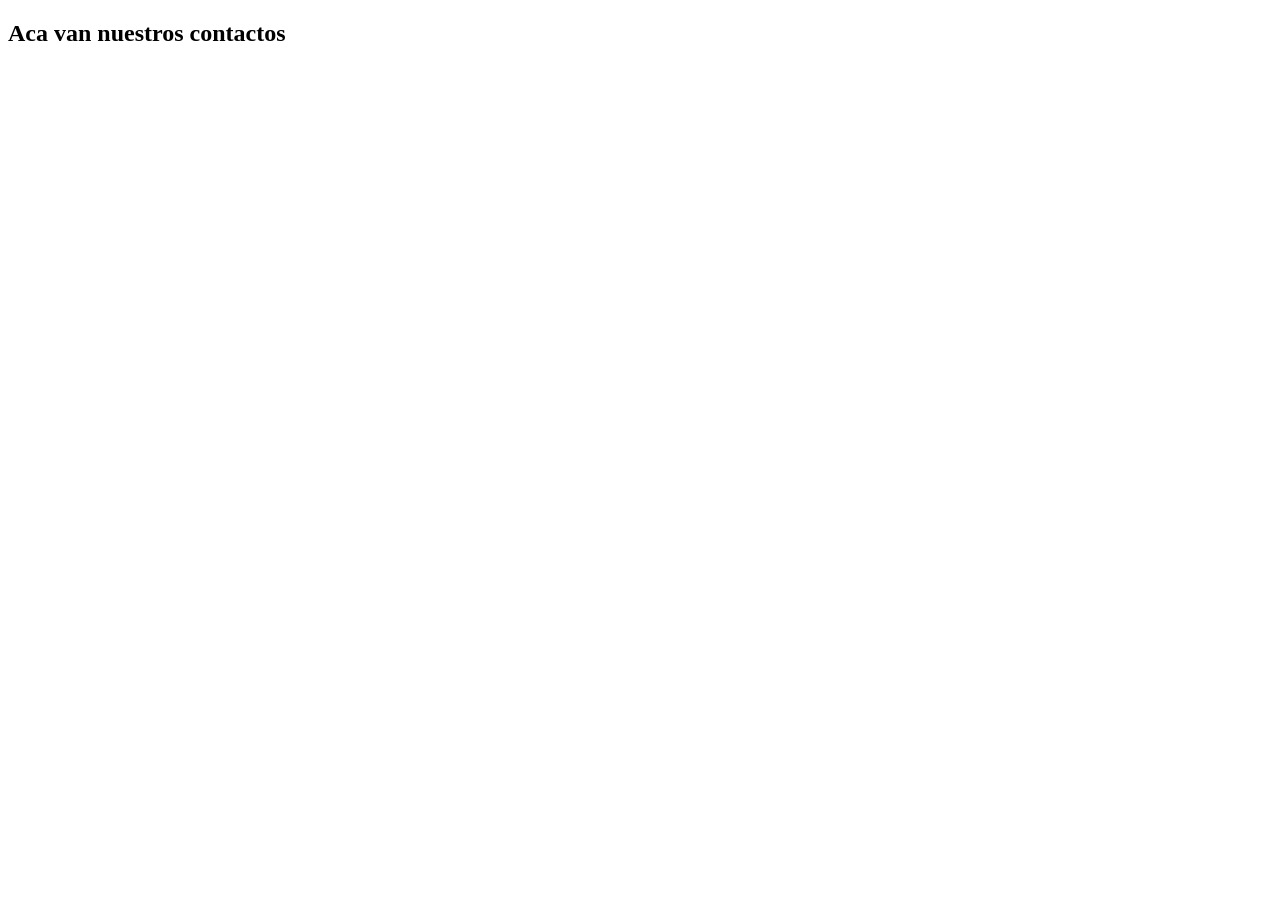
==== Contacto.html @ a16c4fae "feat estructura inicial del TP" ====
<!DOCTYPE html>
<html lang="es">
<head>
    <meta charset="UTF-8">
    <meta name="viewport" content="width=device-width, initial-scale=1.0">
    <title>Contacto</title>
</head>
<body>
    <h2>Aca van nuestros contactos</h2>
</body>
</html>
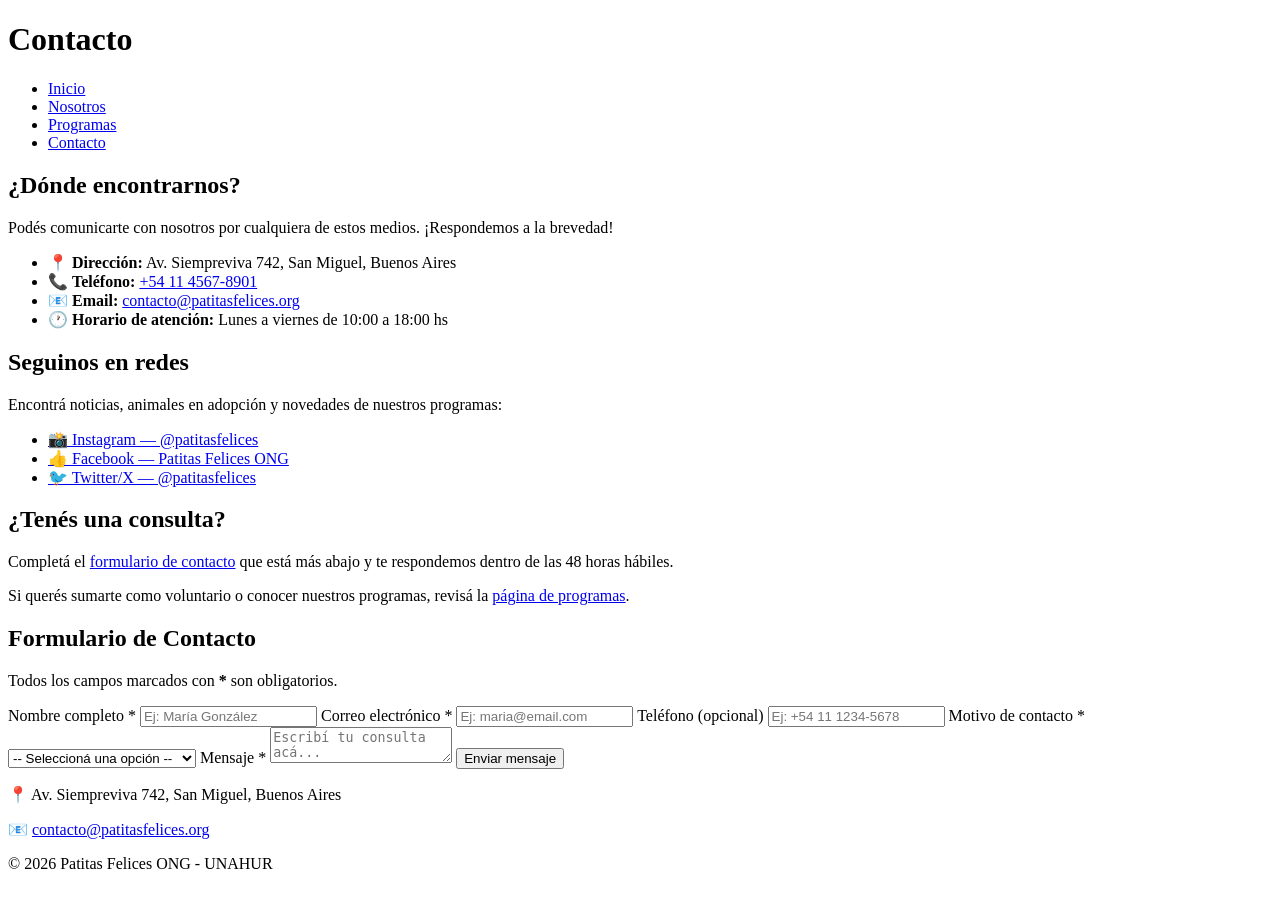
==== commit 16ad58b4: "feat: desarrollo contacto con formulario, redes sociales, enlaces, tel y mail" ====
--- a/Contacto.html
+++ b/Contacto.html
@@ -3,9 +3,155 @@
 <head>
     <meta charset="UTF-8">
     <meta name="viewport" content="width=device-width, initial-scale=1.0">
-    <title>Contacto</title>
+    <title>Contacto | Patitas Felices</title>
+    
+    <link rel="preconnect" href="https://fonts.googleapis.com">
+    <link rel="preconnect" href="https://fonts.gstatic.com" crossorigin>
+    <link href="https://fonts.googleapis.com/css2?family=Gabriela&display=swap" rel="stylesheet">
+    <link rel="stylesheet" href="css/estilos.css">
 </head>
 <body>
-    <h2>Aca van nuestros contactos</h2>
+
+    <header>
+        <h1>Contacto</h1>
+        <nav>
+            <ul>
+                <li><a href="index.html">Inicio</a></li>
+                <li><a href="nosotros.html">Nosotros</a></li>
+                <li><a href="programas.html">Programas</a></li>
+                <li><a href="contacto.html" class="activo">Contacto</a></li>
+            </ul>
+        </nav>
+    </header>
+
+    <main>
+
+        <!-- Información de contacto -->
+        <section id="info-contacto">
+            <h2>¿Dónde encontrarnos?</h2>
+            <p>Podés comunicarte con nosotros por cualquiera de estos medios. 
+               ¡Respondemos a la brevedad!</p>
+
+            <ul>
+                <li>
+                    📍 <strong>Dirección:</strong> Av. Siempreviva 742, San Miguel, Buenos Aires
+                </li>
+                <li>
+                    📞 <strong>Teléfono:</strong> 
+                    <a href="tel:+541145678901">+54 11 4567-8901</a>
+                </li>
+                <li>
+                    📧 <strong>Email:</strong> 
+                    <a href="mailto:contacto@patitasfelices.org">contacto@patitasfelices.org</a>
+                </li>
+                <li>
+                    🕐 <strong>Horario de atención:</strong> Lunes a viernes de 10:00 a 18:00 hs
+                </li>
+            </ul>
+        </section>
+
+        <!-- Redes sociales -->
+        <section id="redes">
+            <h2>Seguinos en redes</h2>
+            <p>Encontrá noticias, animales en adopción y novedades de nuestros programas:</p>
+            <ul>
+                <li>
+                    <a href="https://www.instagram.com/patitasfelices" 
+                       target="_blank" 
+                       rel="noopener noreferrer">
+                        📸 Instagram — @patitasfelices
+                    </a>
+                </li>
+                <li>
+                    <a href="https://www.facebook.com/patitasfelicesong" 
+                       target="_blank" 
+                       rel="noopener noreferrer">
+                        👍 Facebook — Patitas Felices ONG
+                    </a>
+                </li>
+                <li>
+                    <a href="https://twitter.com/patitasfelices" 
+                       target="_blank" 
+                       rel="noopener noreferrer">
+                        🐦 Twitter/X — @patitasfelices
+                    </a>
+                </li>
+            </ul>
+        </section>
+
+        <!-- Enlace interno a formulario -->
+        <section id="cta-formulario">
+            <h2>¿Tenés una consulta?</h2>
+            <p>
+                Completá el <a href="#formulario">formulario de contacto</a> 
+                que está más abajo y te respondemos dentro de las 48 horas hábiles.
+            </p>
+            <p>
+                Si querés sumarte como voluntario o conocer nuestros programas, 
+                revisá la <a href="programas.html">página de programas</a>.
+            </p>
+        </section>
+
+        <!-- Formulario -->
+        <section id="formulario">
+            <h2>Formulario de Contacto</h2>
+            <p>Todos los campos marcados con <strong>*</strong> son obligatorios.</p>
+
+            <form action="#" method="post">
+
+                <label for="nombre">Nombre completo *</label>
+                <input 
+                    type="text" 
+                    id="nombre" 
+                    name="nombre" 
+                    placeholder="Ej: María González"
+                    required>
+
+                <label for="email">Correo electrónico *</label>
+                <input 
+                    type="email" 
+                    id="email" 
+                    name="email" 
+                    placeholder="Ej: maria@email.com"
+                    required>
+
+                <label for="telefono">Teléfono (opcional)</label>
+                <input 
+                    type="tel" 
+                    id="telefono" 
+                    name="telefono" 
+                    placeholder="Ej: +54 11 1234-5678">
+
+                <label for="motivo">Motivo de contacto *</label>
+                <select id="motivo" name="motivo" required>
+                    <option value="">-- Seleccioná una opción --</option>
+                    <option value="adopcion">Quiero adoptar</option>
+                    <option value="transito">Quiero ser hogar de tránsito</option>
+                    <option value="voluntariado">Quiero ser voluntario/a</option>
+                    <option value="donacion">Quiero hacer una donación</option>
+                    <option value="castracion">Consulta sobre castración</option>
+                    <option value="otro">Otro</option>
+                </select>
+
+                <label for="mensaje">Mensaje *</label>
+                <textarea 
+                    id="mensaje" 
+                    name="mensaje" 
+                    placeholder="Escribí tu consulta acá..."
+                    required></textarea>
+
+                <button type="submit">Enviar mensaje</button>
+
+            </form>
+        </section>
+
+    </main>
+
+    <footer>
+        <p>📍 Av. Siempreviva 742, San Miguel, Buenos Aires</p>
+        <p>📧 <a href="mailto:contacto@patitasfelices.org">contacto@patitasfelices.org</a></p>
+        <p>&copy; 2026 Patitas Felices ONG - UNAHUR</p>
+    </footer>
+
 </body>
-</html>+</html>
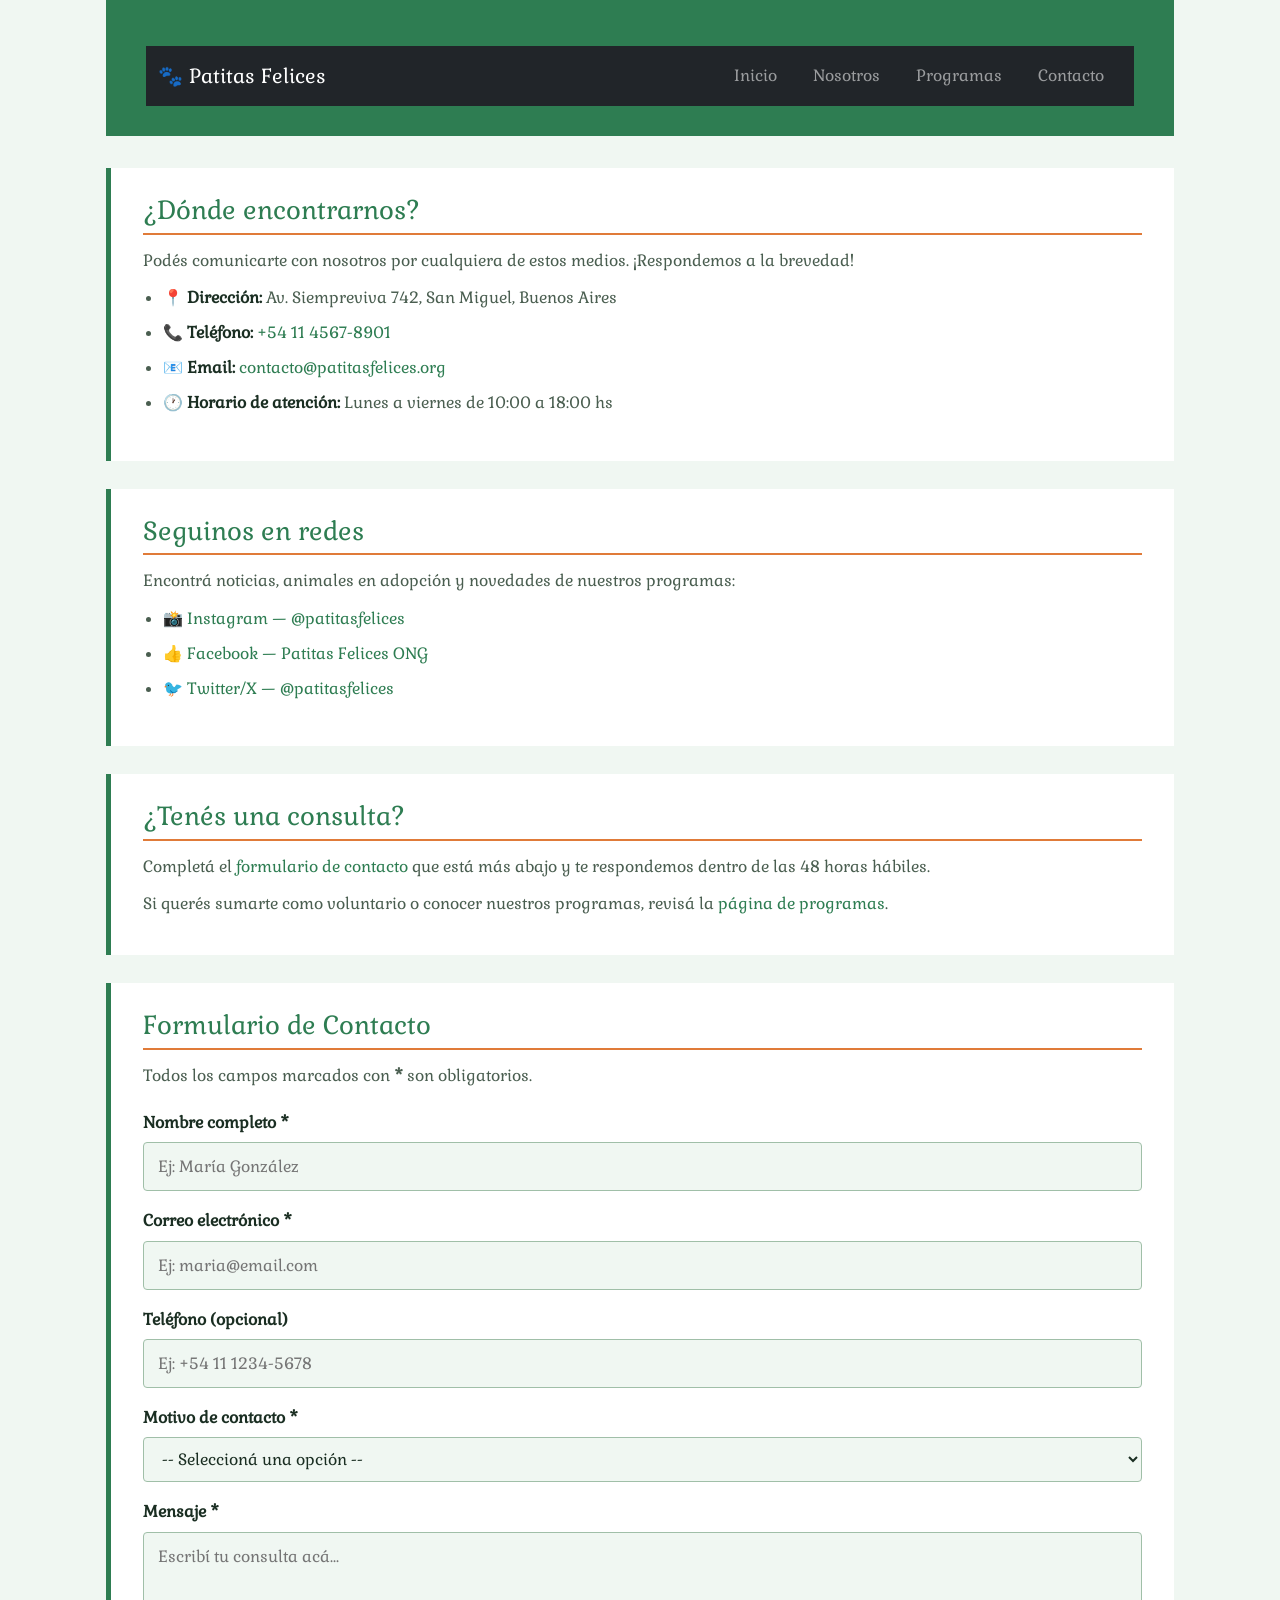
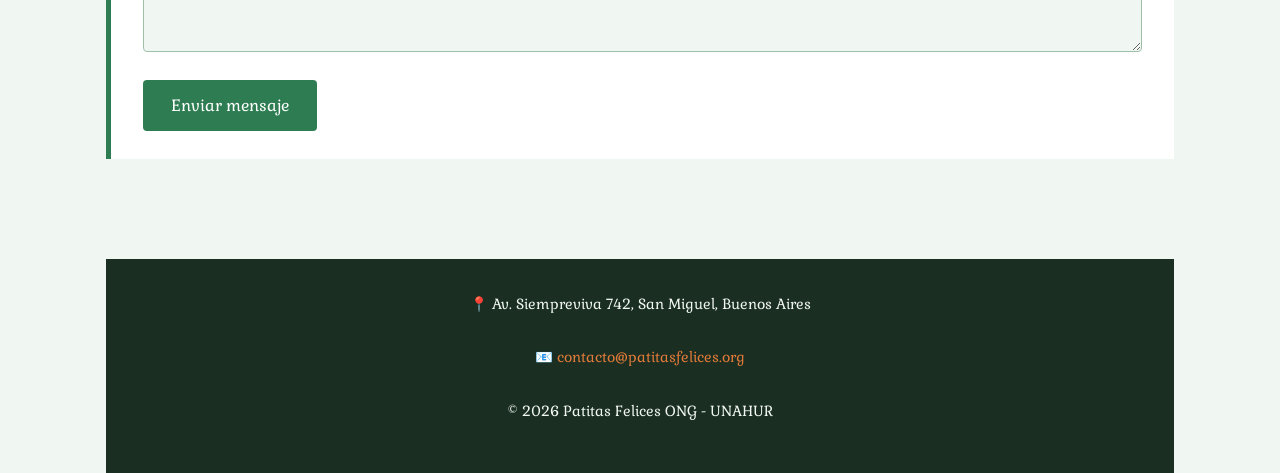
==== commit c0711ded: "feat: integro Bootstrap y layouts CSS avanzados" ====
--- a/Contacto.html
+++ b/Contacto.html
@@ -8,21 +8,29 @@
     <link rel="preconnect" href="https://fonts.googleapis.com">
     <link rel="preconnect" href="https://fonts.gstatic.com" crossorigin>
     <link href="https://fonts.googleapis.com/css2?family=Gabriela&display=swap" rel="stylesheet">
+    <link href="https://cdn.jsdelivr.net/npm/bootstrap@5.3.3/dist/css/bootstrap.min.css" rel="stylesheet">
     <link rel="stylesheet" href="css/estilos.css">
 </head>
 <body>
 
     <header>
-        <h1>Contacto</h1>
-        <nav>
-            <ul>
-                <li><a href="index.html">Inicio</a></li>
-                <li><a href="nosotros.html">Nosotros</a></li>
-                <li><a href="programas.html">Programas</a></li>
-                <li><a href="contacto.html" class="activo">Contacto</a></li>
-            </ul>
-        </nav>
-    </header>
+  <nav class="navbar navbar-expand-lg navbar-dark bg-dark">
+    <div class="container-fluid">
+      <a class="navbar-brand" href="index.html">🐾 Patitas Felices</a>
+      <button class="navbar-toggler" type="button" data-bs-toggle="collapse" data-bs-target="#navbarNav">
+        <span class="navbar-toggler-icon"></span>
+      </button>
+      <div class="collapse navbar-collapse" id="navbarNav">
+        <ul class="navbar-nav ms-auto">
+          <li class="nav-item"><a class="nav-link" href="index.html">Inicio</a></li>
+          <li class="nav-item"><a class="nav-link" href="nosotros.html">Nosotros</a></li>
+          <li class="nav-item"><a class="nav-link" href="programas.html">Programas</a></li>
+          <li class="nav-item"><a class="nav-link" href="contacto.html">Contacto</a></li>
+        </ul>
+      </div>
+    </div>
+  </nav>
+</header>
 
     <main>
 
@@ -152,6 +160,6 @@
         <p>📧 <a href="mailto:contacto@patitasfelices.org">contacto@patitasfelices.org</a></p>
         <p>&copy; 2026 Patitas Felices ONG - UNAHUR</p>
     </footer>
-
+<script src="https://cdn.jsdelivr.net/npm/bootstrap@5.3.3/dist/js/bootstrap.bundle.min.js"></script>
 </body>
 </html>
--- a/css/estilos.css
+++ b/css/estilos.css
@@ -0,0 +1,335 @@
+/* ================================================
+   VARIABLES  Paleta de colores y tipografia
+   ================================================ */
+:root {
+    --color-primario:    #2e7d52;
+    --color-secundario:  #1a2e22;
+    --color-acento:      #e07b39;
+    --color-fondo:       #f0f7f2;
+    --color-texto:       #1a2e22;
+    --color-texto-suave: #4a5e50;
+    --color-blanco:      #ffffff;
+    --fuente-principal:  'Gabriela', serif;
+}
+
+
+/* ================================================
+   RESET BASICO
+   ================================================ */
+* {
+    box-sizing: border-box;
+    margin: 0;
+    padding: 0;
+}
+
+
+/* ================================================
+   BODY: Tipografi­a y fondo general
+   ================================================ */
+body {
+    font-family: var(--fuente-principal);
+    font-size: 16px;
+    line-height: 1.7;
+    background-color: var(--color-fondo);
+    color: var(--color-texto);
+    max-width: 1100px;
+    margin: 0 auto;
+    padding: 0 1rem;
+}
+
+
+/* ================================================
+   HEADINGS: Jerarqui­a tipografica
+   ================================================ */
+h1 {
+    font-size: 2.2rem;
+    color: var(--color-blanco);
+    margin-bottom: 16px;
+}
+
+h2 {
+    font-size: 1.6rem;
+    color: var(--color-primario);
+    margin-bottom: 12px;
+    border-bottom: 2px solid var(--color-acento);
+    padding-bottom: 6px;
+}
+
+h3 {
+    font-size: 1.2rem;
+    color: var(--color-secundario);
+    margin-bottom: 8px;
+}
+
+
+/* ================================================
+   HEADER
+   ================================================ */
+header {
+    background-color: var(--color-primario);
+    color: var(--color-blanco);
+    padding: 30px 40px;
+    text-align: center;
+}
+
+
+/* ================================================
+   NAVEGACION
+   ================================================ */
+nav {
+    margin-top: 16px;
+}
+
+nav ul {
+    list-style: none;
+    padding: 0;
+    margin: 0;
+}
+
+nav ul li {
+    display: inline-block;
+    margin: 0 10px;
+}
+
+nav ul li a {
+    color: var(--color-blanco);
+    text-decoration: none;
+    font-size: 1rem;
+    padding: 6px 14px;
+    border-radius: 4px;
+}
+
+nav ul li a:hover {
+    background-color: var(--color-blanco);
+    color: var(--color-primario);
+}
+
+
+/* ================================================
+   MAIN: Contenedor principal
+   ================================================ */
+main {
+    padding: 32px 0;
+}
+
+
+/* ================================================
+   SECCIONES
+   ================================================ */
+section {
+    background-color: var(--color-blanco);
+    border-left: 5px solid var(--color-primario);
+    padding: 28px 32px;
+    margin-bottom: 28px;
+}
+
+section p {
+    color: var(--color-texto-suave);
+    margin-bottom: 10px;
+}
+
+
+/* ================================================
+   LISTAS ul y ol
+   ================================================ */
+section ul,
+section ol {
+    padding-left: 20px;
+    margin-top: 10px;
+}
+
+section ul li,
+section ol li {
+    margin-bottom: 8px;
+    color: var(--color-texto-suave);
+}
+
+section ul li strong,
+section ol li strong {
+    color: var(--color-secundario);
+}
+
+
+/* ================================================
+   LISTA DE DEFINICIONES dl, dt, dd
+   ================================================ */
+dl {
+    margin-top: 10px;
+}
+
+dt {
+    font-weight: bold;
+    color: var(--color-primario);
+    margin-top: 12px;
+    text-transform: uppercase;
+    font-size: 0.88rem;
+    letter-spacing: 0.5px;
+}
+
+dd {
+    color: var(--color-texto-suave);
+    margin-left: 20px;
+    margin-top: 4px;
+}
+
+
+/* ================================================
+   ENLACES GENERALES
+   ================================================ */
+a {
+    color: var(--color-primario);
+    text-decoration: none;
+}
+
+a:hover {
+    color: var(--color-acento);
+    text-decoration: underline;
+}
+
+
+/* ================================================
+   IMAGENES
+   ================================================ */
+img {
+    max-width: 100%;
+    height: auto;
+    display: block;
+    margin: 16px 0;
+}
+
+
+/* ================================================
+   TABLA (para paginas que la usen)
+   ================================================ */
+table {
+    width: 100%;
+    border-collapse: collapse;
+    margin-top: 16px;
+    font-size: 0.97rem;
+}
+
+table thead {
+    background-color: var(--color-primario);
+    color: var(--color-blanco);
+}
+
+table th,
+table td {
+    padding: 12px 16px;
+    border: 1px solid #c8dece;
+    text-align: left;
+}
+
+table tbody tr:nth-child(even) {
+    background-color: #e8f3ec;
+}
+
+table tbody tr:hover {
+    background-color: #d4eadb;
+}
+
+
+/* ================================================
+   FORMULARIO (para contacto.html)
+   ================================================ */
+form {
+    margin-top: 20px;
+}
+
+form label {
+    display: block;
+    font-weight: bold;
+    color: var(--color-secundario);
+    margin-top: 16px;
+    margin-bottom: 6px;
+}
+
+form input,
+form textarea,
+form select {
+    width: 100%;
+    padding: 10px 14px;
+    border: 1px solid #a0bfa8;
+    border-radius: 4px;
+    font-family: var(--fuente-principal);
+    font-size: 1rem;
+    color: var(--color-texto);
+    background-color: var(--color-fondo);
+}
+
+form input:focus,
+form textarea:focus {
+    outline: none;
+    border-color: var(--color-primario);
+}
+
+form textarea {
+    min-height: 120px;
+    resize: vertical;
+}
+
+form button {
+    margin-top: 20px;
+    padding: 12px 28px;
+    background-color: var(--color-primario);
+    color: var(--color-blanco);
+    border: none;
+    border-radius: 4px;
+    font-family: var(--fuente-principal);
+    font-size: 1rem;
+    cursor: pointer;
+}
+
+form button:hover {
+    background-color: var(--color-secundario);
+}
+
+
+/* ================================================
+   FOOTER
+   ================================================ */
+footer {
+    background-color: var(--color-secundario);
+    color: var(--color-fondo);
+    text-align: center;
+    padding: 24px 20px;
+    font-size: 0.9rem;
+    line-height: 1.9;
+    margin-top: 40px;
+}
+
+footer a {
+    color: var(--color-acento);
+}
+
+footer a:hover {
+    color: var(--color-blanco);
+}
+
+header {
+  position: sticky;
+  top: 0;
+  z-index: 1000;
+}
+
+footer {
+  display: flex;
+  flex-direction: column;
+  align-items: center;
+  justify-content: center;
+  gap: 10px;
+  padding: 2rem 1rem;
+}
+
+
+.btn-primary {
+  font-family: 'Gabriela', serif; 
+  background-color: #028090; 
+  border-color: #028090;
+  transition: all 0.3s ease;
+}
+
+.btn-primary:hover {
+  background-color: #E8611A; 
+  border-color: #E8611A;
+}
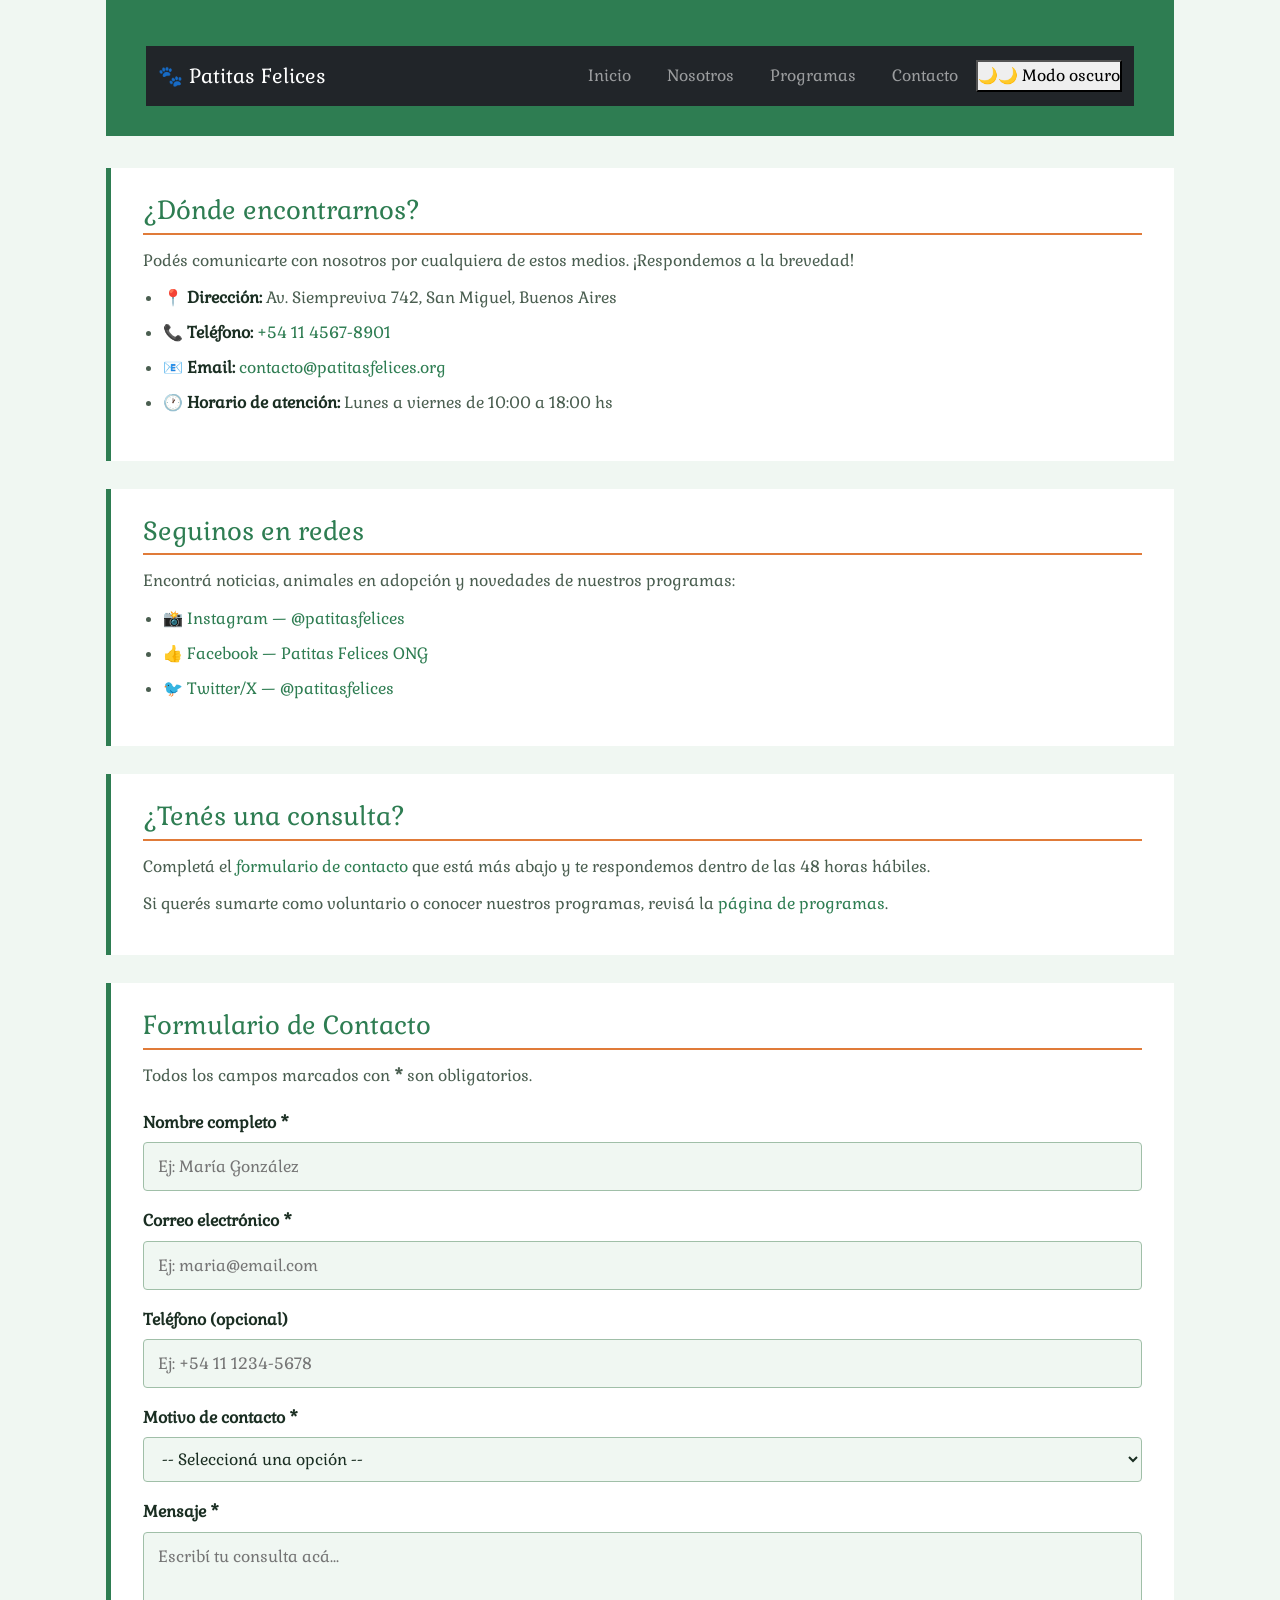
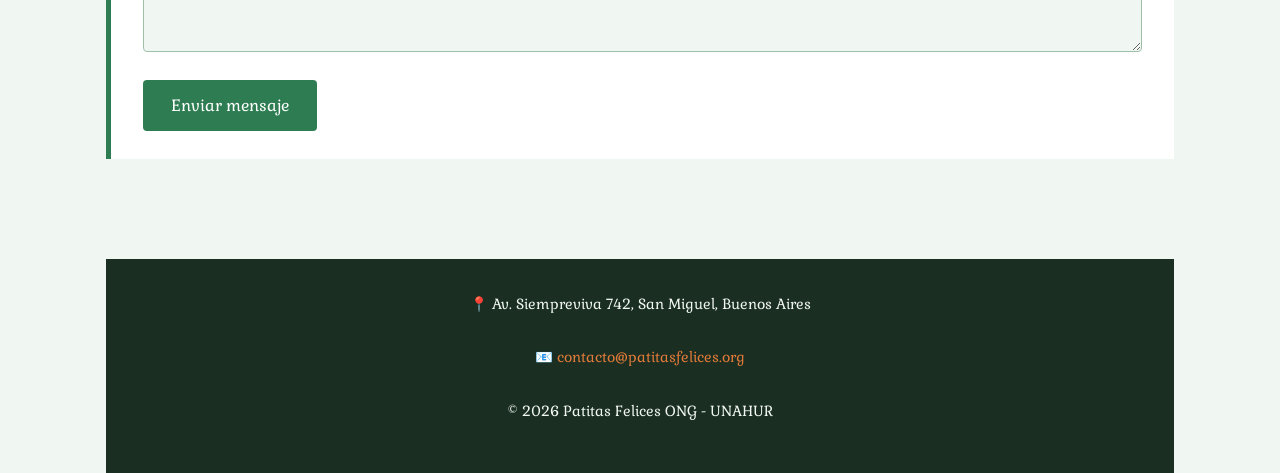
==== commit 1856d2ef: "feat: agrego modo oscuro con JS" ====
--- a/Contacto.html
+++ b/Contacto.html
@@ -27,6 +27,7 @@
           <li class="nav-item"><a class="nav-link" href="programas.html">Programas</a></li>
           <li class="nav-item"><a class="nav-link" href="contacto.html">Contacto</a></li>
         </ul>
+        <button id="btn-modo">🌙🌙 Modo oscuro</button>
       </div>
     </div>
   </nav>
@@ -161,5 +162,6 @@
         <p>&copy; 2026 Patitas Felices ONG - UNAHUR</p>
     </footer>
 <script src="https://cdn.jsdelivr.net/npm/bootstrap@5.3.3/dist/js/bootstrap.bundle.min.js"></script>
+<script src="js/main.js"></script>
 </body>
 </html>
--- a/css/estilos.css
+++ b/css/estilos.css
@@ -333,3 +333,8 @@
   background-color: #E8611A; 
   border-color: #E8611A;
 }
+
+body.oscuro {
+ background-color: #1a1a1a;
+ color: #f5f5f5;
+}
